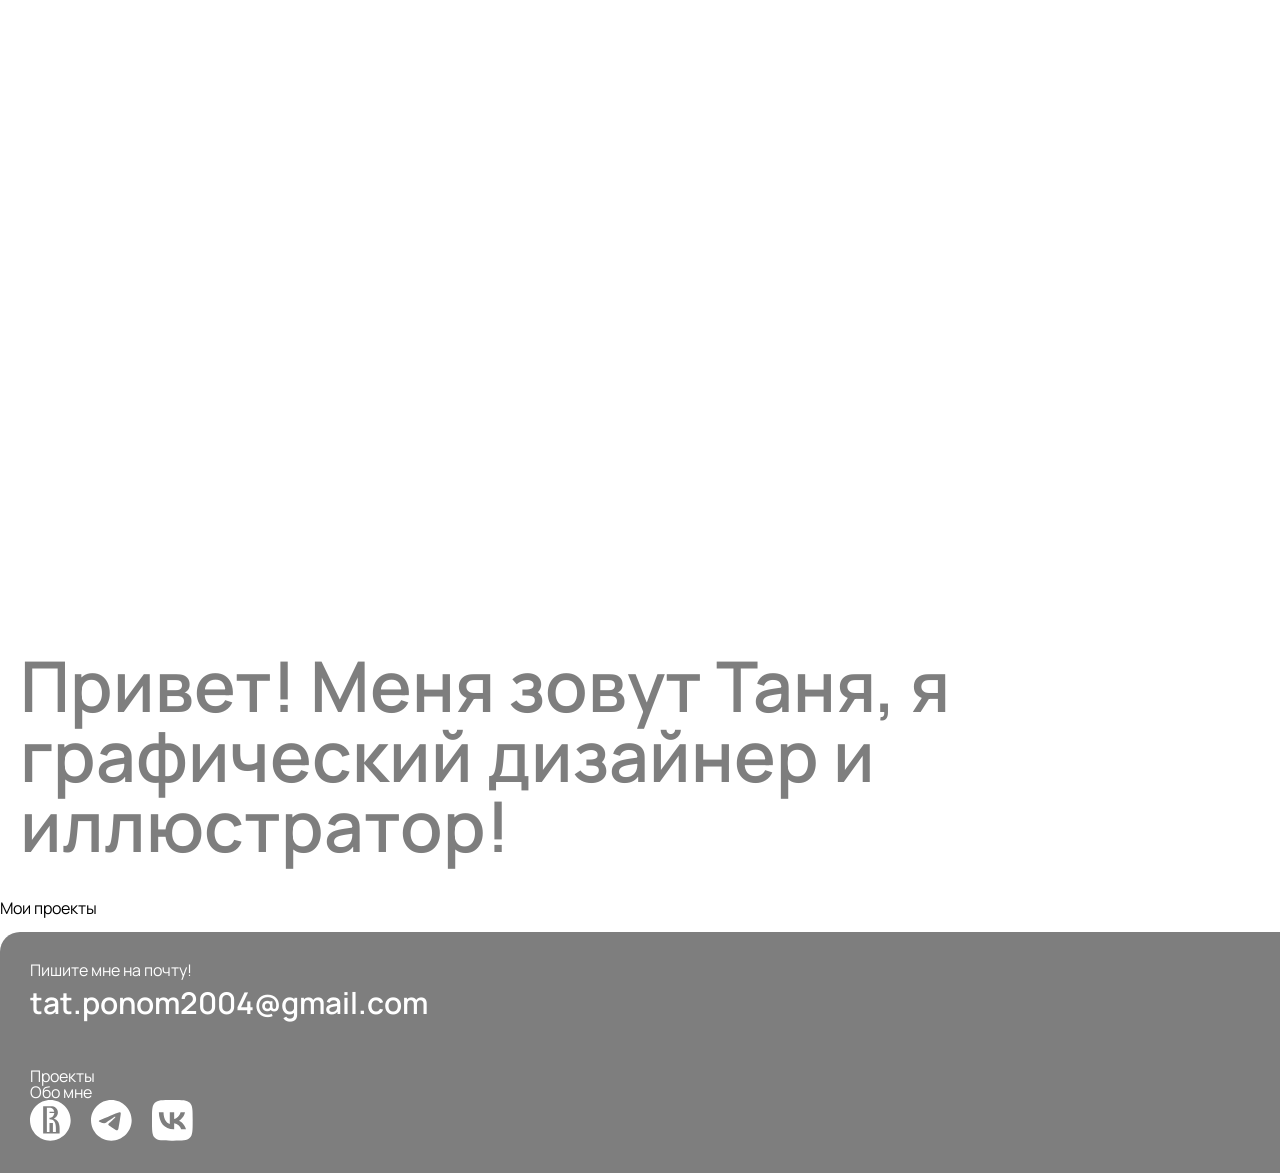
==== index.html @ ae0b76b8 "hero section, footer" ====
<!doctype html>
<html lang="en">
  <head>
    <meta charset="UTF-8" />
    <meta name="viewport" content="width=device-width, initial-scale=1.0" />
    <link rel="stylesheet" href="stylesheets/style.css" />
    <title>Portfolio!</title>

    <script src="scripts/main.js"></script>
    <script src="https://cdn.jsdelivr.net/npm/gsap@3/dist/gsap.min.js"></script>
  </head>
  <body>
    <section id="hero-section">
      <h1 id="hero-title">
        <span></span>
        <span>Привет!</span>
        <span>Меня</span>
        <span>зовут</span>
        <span>Таня,</span>
        <span>я</span>
        <span>графический</span>
        <span>дизайнер</span>
        <span>и</span>
        <span>иллюстратор!</span>
      </h1>
    </section>

    <section id="section-projects-gallery">
      <h2>Мои проекты</h2>
      <div id="projects-gallery">
        <div class="project-card">
          <img src="project-cover" alt="" />
        </div>
      </div>
    </section>

    <footer>
      <p>Пишите мне на почту!</p>
      <h6>tat.ponom2004@gmail.com</h6>
      <a href="">Проекты</a>
      <a href="">Обо мне</a>

      <div id="social-links-container">
        <a
          href="https://hsedesign.ru/designer/tatyana-ponomareva-2c2fa875c51745408ea0ade21734f811"
          class="socials-link"
          data-tooltip="Портфолио на сайте Высшей Школы Экономики"
        >
          <svg
            width="41"
            height="41"
            viewBox="0 0 41 41"
            fill="none"
            xmlns="http://www.w3.org/2000/svg"
          >
            <path
              fill-rule="evenodd"
              clip-rule="evenodd"
              d="M20.3368 40.6736C31.5694 40.6736 40.6736 31.5693 40.6736 20.3368C40.6736 9.10429 31.5694 0 20.3368 0C9.10419 0 0 9.10667 0 20.3368C0 31.5669 9.10419 40.6736 20.3368 40.6736ZM23.8164 18.5049C25.1365 17.9621 25.94 17.13 26.4685 16.4986C27.4777 15.3412 27.889 13.923 27.889 12.579C27.889 11.4956 27.5901 9.32911 25.6865 7.8392C24.3784 6.8299 23.221 6.34452 20.4588 6.34452H19.0599C19.0144 6.34214 18.9738 6.34214 18.9212 6.34214H13.1506V33.5758H29.6156V28.3482C29.6156 23.3452 28.0038 19.9829 23.8164 18.5049ZM22.9172 32.0716H25.8874L25.885 27.8388C25.885 22.207 24.0818 19.1315 19.4544 19.1315V17.7732H19.4855C21.2145 17.7732 22.4438 16.9052 23.1898 15.9725C24.0388 14.9418 24.2182 13.9708 24.254 13.1051H19.4903V11.7636H24.2158C24.0938 10.8548 23.7495 9.95073 23.185 9.26933C22.1018 7.92519 20.5712 7.70057 19.562 7.70057L16.8645 7.69799V32.0811H19.4903V22.9818H22.9172V32.0716Z"
              fill="currentColor"
            />
          </svg>
        </a>

        <a href="t.me/rrrimnom" class="socials-link" data-tooltip="Telegram"
          ><svg
            width="41"
            height="41"
            viewBox="0 0 41 41"
            fill="none"
            xmlns="http://www.w3.org/2000/svg"
          >
            <path
              d="M28.6511 12.1737C28.6592 12.1737 28.67 12.1737 28.6808 12.1737C28.963 12.1737 29.225 12.2615 29.4397 12.4127L29.4357 12.41C29.5923 12.5464 29.6977 12.7382 29.7233 12.9542V12.9583C29.7503 13.123 29.7652 13.3121 29.7652 13.5052C29.7652 13.593 29.7625 13.6794 29.7557 13.7658V13.7537C29.4519 16.9527 28.1339 24.7107 27.4641 28.2919C27.1805 29.8084 26.6228 30.3161 26.0827 30.3647C24.9092 30.4741 24.0179 29.5896 22.8809 28.8442C21.1011 27.6761 20.0951 26.9496 18.3679 25.8112C16.3707 24.4973 17.6657 23.7722 18.8028 22.5919C19.1012 22.2813 24.2745 17.5753 24.3758 17.1485C24.3812 17.1229 24.3839 17.0945 24.3839 17.0648C24.3839 16.9595 24.3447 16.8636 24.2813 16.7907C24.211 16.7448 24.1233 16.7191 24.0314 16.7191C23.9707 16.7191 23.9126 16.7313 23.8586 16.7515L23.8613 16.7502C23.683 16.7907 20.84 18.6695 15.3323 22.3867C14.7313 22.8607 13.9724 23.1604 13.146 23.1956H13.1379C11.9671 23.0538 10.9044 22.7931 9.89562 22.4218L9.99555 22.4542C8.72889 22.041 7.72285 21.8236 7.80927 21.1241C7.85519 20.7604 8.35663 20.3881 9.3136 20.0073C15.2085 17.4389 19.1395 15.7459 21.1065 14.9285C23.2766 13.7766 25.7923 12.8287 28.4377 12.2142L28.6498 12.1724L28.6511 12.1737ZM20.2895 0C9.07864 0.0270077 0 9.12185 0 20.3368C0 31.5679 9.10429 40.6736 20.3368 40.6736C31.5693 40.6736 40.6736 31.5693 40.6736 20.3368C40.6736 9.12185 31.5949 0.0270077 20.3868 0H20.3841C20.3525 0 20.321 0 20.2895 0Z"
              fill="currentColor"
            />
          </svg>
        </a>
        <a href="" class="socials-link" data-tooltip="Vk">
          <svg
            width="41"
            height="41"
            viewBox="0 0 41 41"
            fill="none"
            xmlns="http://www.w3.org/2000/svg"
          >
            <path
              fill-rule="evenodd"
              clip-rule="evenodd"
              d="M2.85917 2.85907C0 5.71833 0 10.3199 0 19.5233V21.1503C0 30.3537 0 34.9552 2.85917 37.8145C5.71823 40.6736 10.3199 40.6736 19.5233 40.6736H21.1503C30.3537 40.6736 34.9553 40.6736 37.8144 37.8145C40.6736 34.9552 40.6736 30.3537 40.6736 21.1503V19.5233C40.6736 10.3199 40.6736 5.71833 37.8144 2.85907C34.9553 0 30.3537 0 21.1503 0H19.5233C10.3199 0 5.71823 0 2.85917 2.85907ZM21.6417 29.3021C12.3715 29.3021 7.08402 22.9468 6.86367 12.3717H11.5072C11.6597 20.1336 15.083 23.4213 17.7946 24.0993V12.3717H22.1671V19.0659C24.8448 18.7778 27.6577 15.7273 28.6068 12.3717H32.9794C32.2506 16.5068 29.2001 19.5573 27.0309 20.8114C29.2001 21.8283 32.6745 24.489 33.9964 29.3021H29.1832C28.1494 26.0821 25.5735 23.5909 22.1671 23.2519V29.3021H21.6417Z"
              fill="currentColor"
            />
          </svg>
        </a>
      </div>
    </footer>
  </body>
</html>
---- stylesheets/style.css ----
@import url("reset.css");
@import url("font.css");
@import url("layout.css")
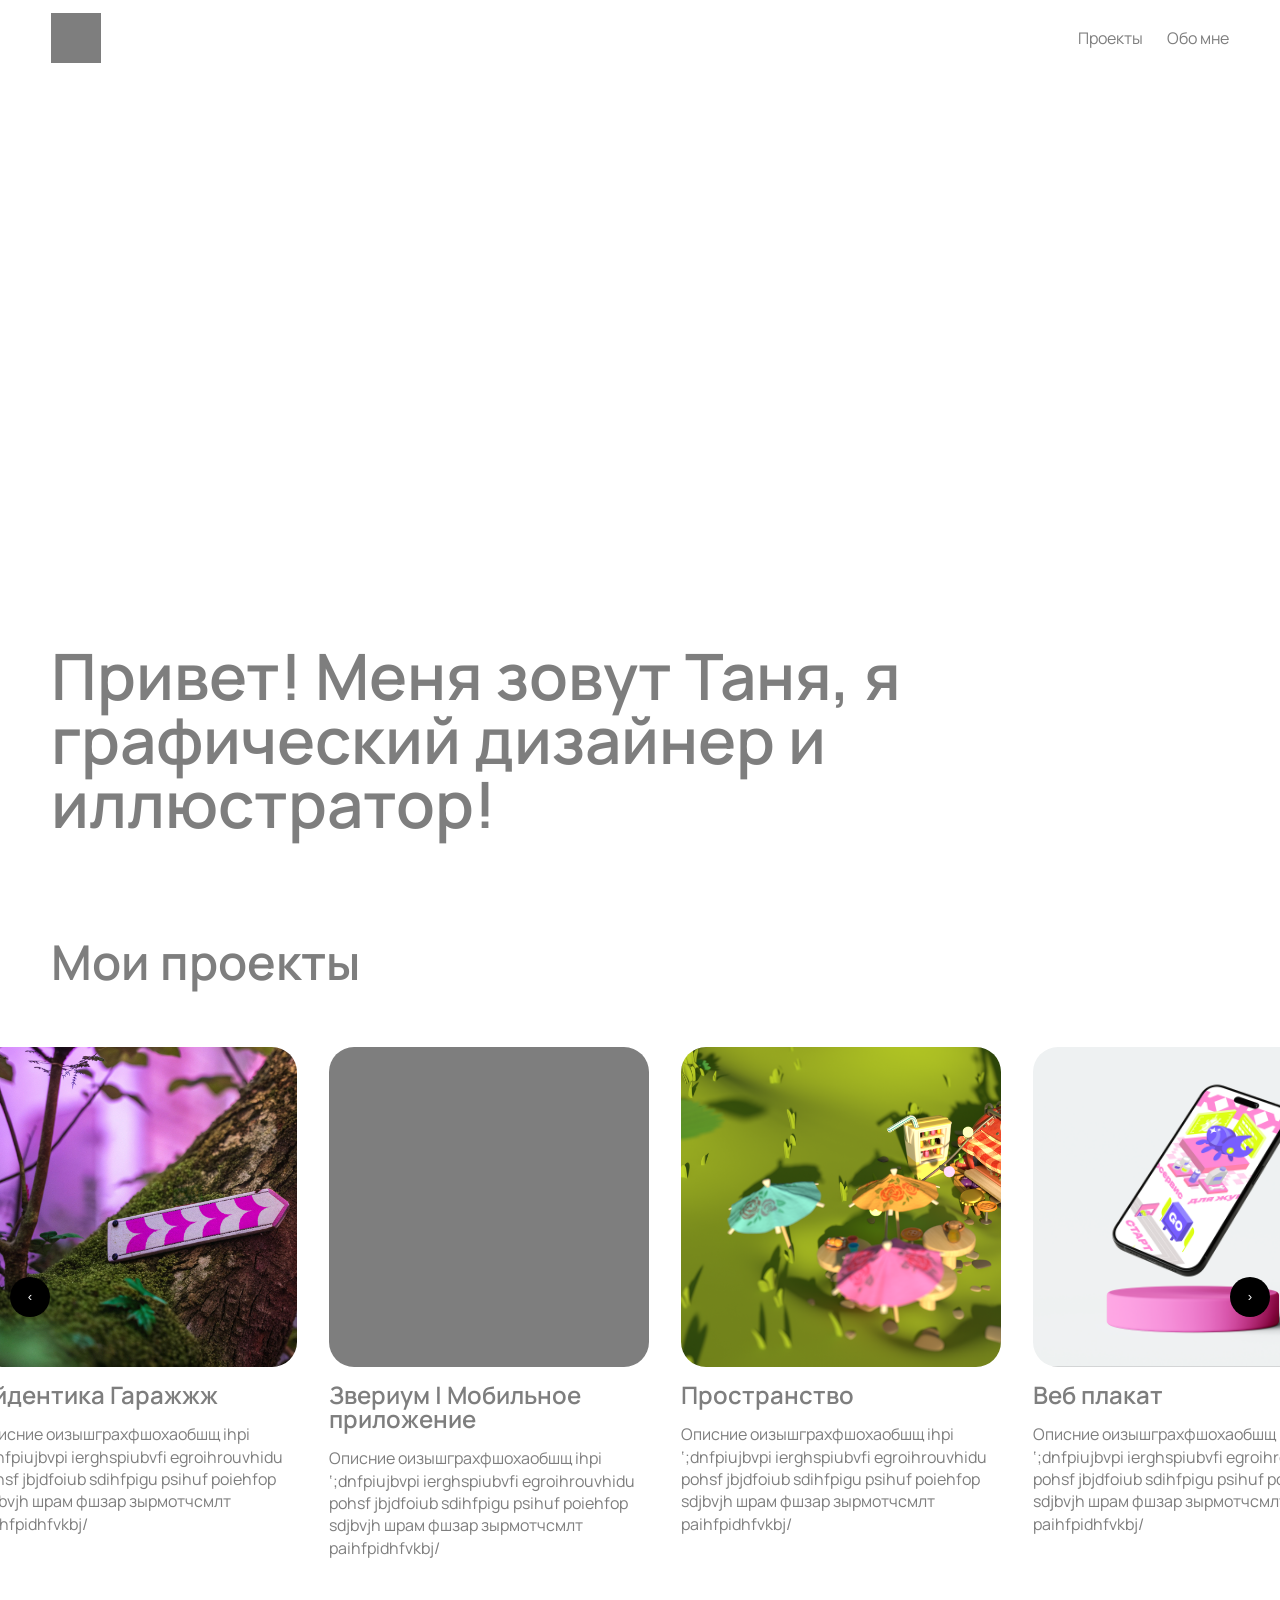
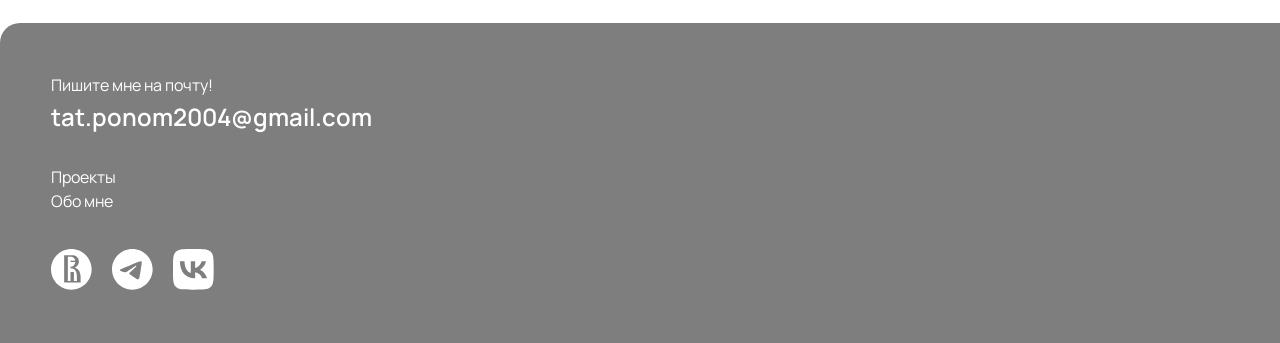
==== commit 953be37f: "project gallery, gallery animation, project pages" ====
--- a/index.html
+++ b/index.html
@@ -10,6 +10,16 @@
     <script src="https://cdn.jsdelivr.net/npm/gsap@3/dist/gsap.min.js"></script>
   </head>
   <body>
+    <nav>
+      <div id="nav-main-container">
+        <a href="index.html"><div id="main-logo"></div></a>
+        <div id="nav-page-links-container">
+          <a href="projects.html">Проекты</a>
+          <a href="about-me.html">Обо мне</a>
+        </div>
+      </div>
+    </nav>
+
     <section id="hero-section">
       <h1 id="hero-title">
         <span></span>
@@ -26,19 +36,99 @@
     </section>
 
     <section id="section-projects-gallery">
-      <h2>Мои проекты</h2>
+      <a href="projects.html"><h2>Мои проекты</h2></a>
+    </section>
+
+    <div id="projects-gallery-wrap">
+      <button class="arrow left">‹</button>
+
       <div id="projects-gallery">
-        <div class="project-card">
-          <img src="project-cover" alt="" />
-        </div>
+        <!-- ГАРАЖЖЖ АЙДЕНТИКА -->
+        <a
+          href="projects/garazhzhzh-brand-identity.html"
+          class="project-card"
+          id="garazhzhzh-brand-identity"
+        >
+          <div class="project-cover"></div>
+          <h3 class="project-title">Айдентика Гаражжж</h3>
+          <p class="project-desc">
+            Описние оизышграхфшохаобшщ ihpi ‘;dnfpiujbvpi ierghspiubvfi
+            egroihrouvhidu pohsf jbjdfoiub sdihfpigu psihuf poiehfop sdjbvjh
+            шрам фшзар зырмотчсмлт paihfpidhfvkbj/
+          </p>
+        </a>
+        <!-- ЗВЕРИУМ -->
+        <a href="projects/zverium.html" class="project-card" id="zverium">
+          <div class="project-cover"></div>
+          <h3 class="project-title">Звериум | Мобильное приложение</h3>
+          <p class="project-desc">
+            Описние оизышграхфшохаобшщ ihpi ‘;dnfpiujbvpi ierghspiubvfi
+            egroihrouvhidu pohsf jbjdfoiub sdihfpigu psihuf poiehfop sdjbvjh
+            шрам фшзар зырмотчсмлт paihfpidhfvkbj/
+          </p>
+        </a>
+        <!-- ПРОСТРАНСТВО -->
+        <a
+          href="projects/garazhzhzh-3d-environment.html"
+          class="project-card"
+          id="garazhzhzh-3d-environment"
+        >
+          <div class="project-cover"></div>
+          <h3 class="project-title">Пространство</h3>
+          <p class="project-desc">
+            Описние оизышграхфшохаобшщ ihpi ‘;dnfpiujbvpi ierghspiubvfi
+            egroihrouvhidu pohsf jbjdfoiub sdihfpigu psihuf poiehfop sdjbvjh
+            шрам фшзар зырмотчсмлт paihfpidhfvkbj/
+          </p>
+        </a>
+        <!-- ВЕБ ПЛАКАТ -->
+        <a
+          href="projects/garazhzhzh-web-poster.html"
+          class="project-card"
+          id="garazhzhzh-web-poster"
+        >
+          <div class="project-cover"></div>
+          <h3 class="project-title">Веб плакат</h3>
+          <p class="project-desc">
+            Описние оизышграхфшохаобшщ ihpi ‘;dnfpiujbvpi ierghspiubvfi
+            egroihrouvhidu pohsf jbjdfoiub sdihfpigu psihuf poiehfop sdjbvjh
+            шрам фшзар зырмотчсмлт paihfpidhfvkbj/
+          </p>
+        </a>
+        <!-- Проект 1 -->
+        <a
+          href="projects/font-infographics-tt-autonomous.html"
+          class="project-card"
+          id="font-infographics-tt-autonomous"
+        >
+          <div class="project-cover"></div>
+          <h3 class="project-title">Шрифт TT Autonomous | Веб-плакат</h3>
+          <p class="project-desc">
+            Описние оизышграхфшохаобшщ ihpi ‘;dnfpiujbvpi ierghspiubvfi
+            egroihrouvhidu pohsf jbjdfoiub sdihfpigu psihuf poiehfop sdjbvjh
+            шрам фшзар зырмотчсмлт paihfpidhfvkbj/
+          </p>
+        </a>
+        <!-- Проект 1 -->
+        <a href="projects/" class="project-card" id="">
+          <div class="project-cover"></div>
+          <h3 class="project-title">Звериум | Мобильное приложение</h3>
+          <p class="project-desc">
+            Описние оизышграхфшохаобшщ ihpi ‘;dnfpiujbvpi ierghspiubvfi
+            egroihrouvhidu pohsf jbjdfoiub sdihfpigu psihuf poiehfop sdjbvjh
+            шрам фшзар зырмотчсмлт paihfpidhfvkbj/
+          </p>
+        </a>
       </div>
-    </section>
+
+      <button class="arrow right">›</button>
+    </div>
 
     <footer>
       <p>Пишите мне на почту!</p>
       <h6>tat.ponom2004@gmail.com</h6>
-      <a href="">Проекты</a>
-      <a href="">Обо мне</a>
+      <a href="projects.html">Проекты</a>
+      <a href="about-me.html">Обо мне</a>
 
       <div id="social-links-container">
         <a
@@ -76,6 +166,7 @@
             />
           </svg>
         </a>
+
         <a href="" class="socials-link" data-tooltip="Vk">
           <svg
             width="41"
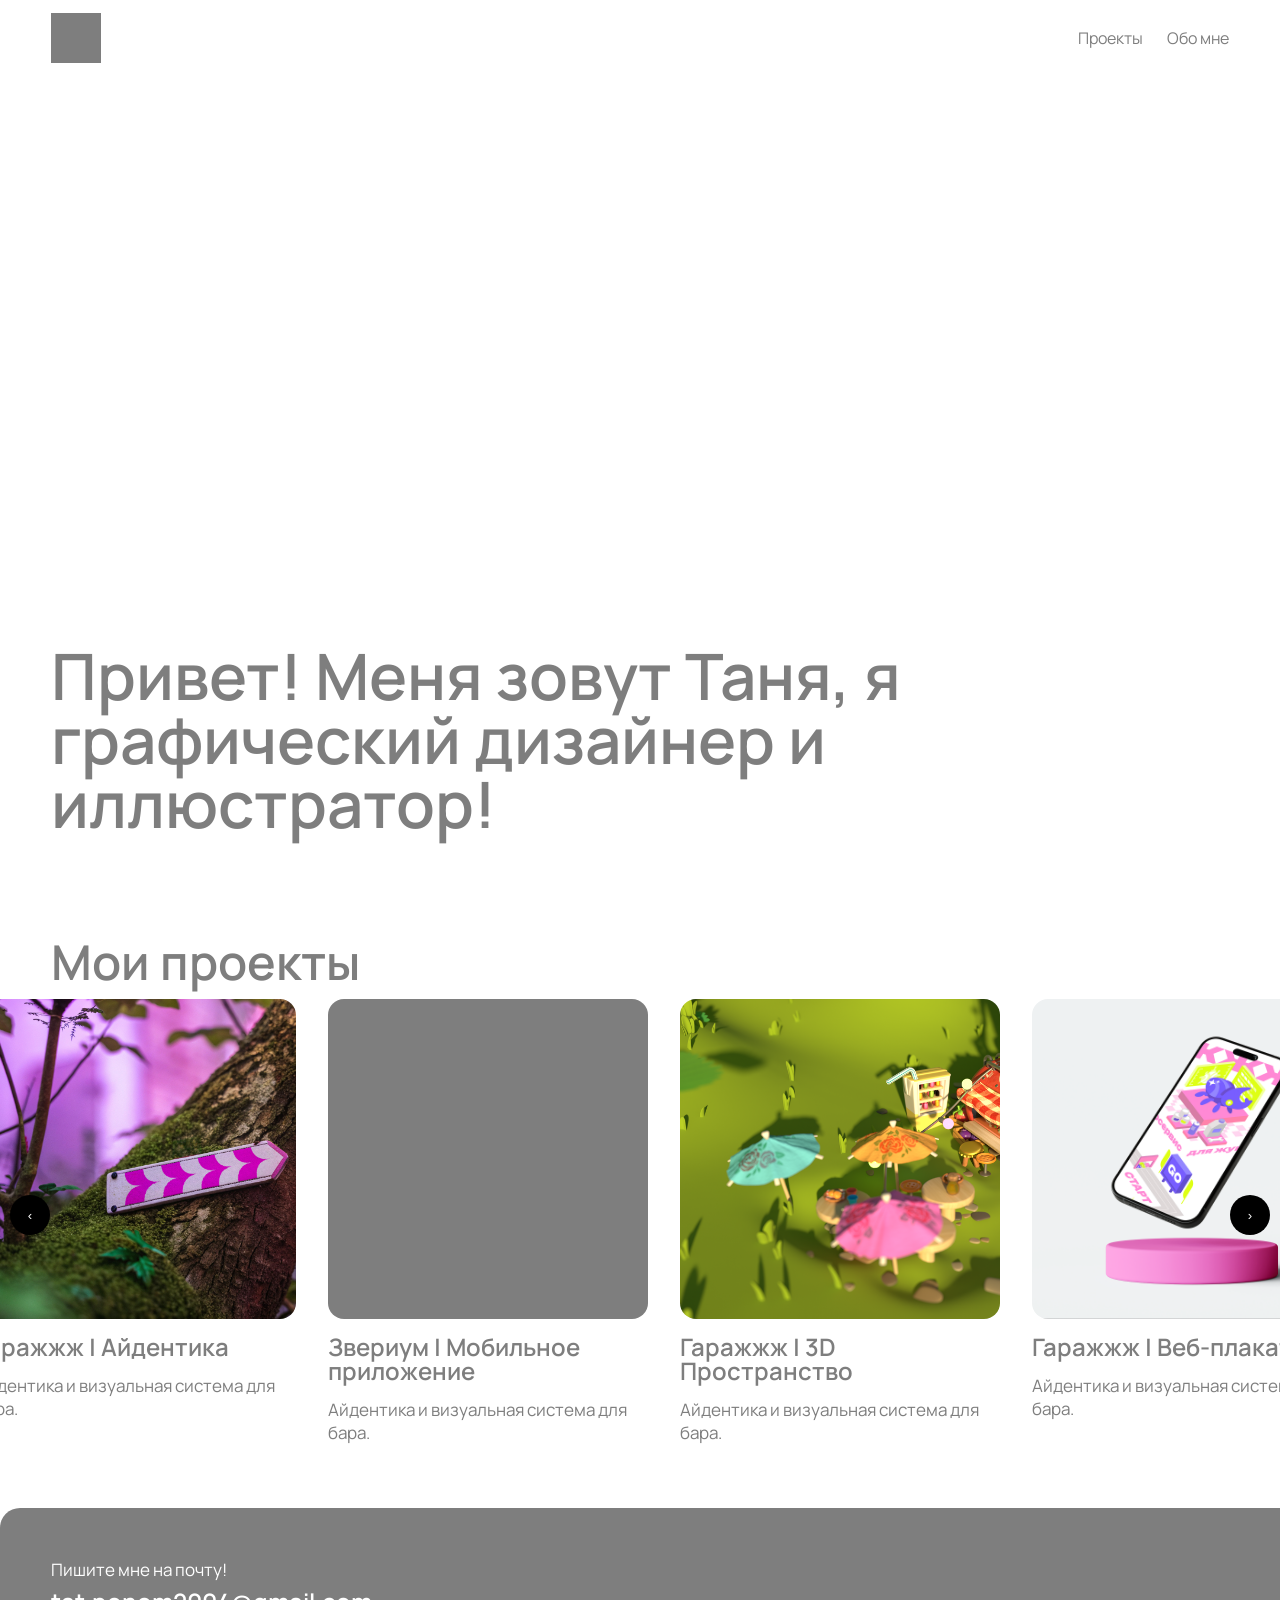
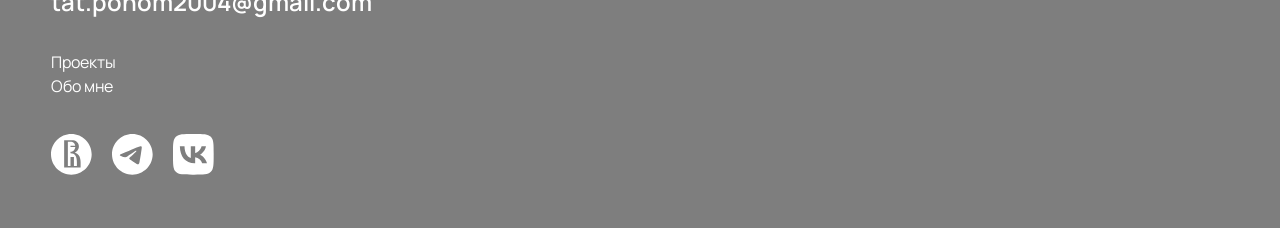
==== commit f1bcc46a: "change project system, big gallery page" ====
--- a/index.html
+++ b/index.html
@@ -7,18 +7,14 @@
     <title>Portfolio!</title>
 
     <script src="scripts/main.js"></script>
+    <script src="scripts/hero.js"></script>
+    <script src="scripts/gallery.js"></script>
+    <script src="scripts/projects-data.js"></script>
+    <script src="scripts/gallery-generation.js"></script>
     <script src="https://cdn.jsdelivr.net/npm/gsap@3/dist/gsap.min.js"></script>
   </head>
   <body>
-    <nav>
-      <div id="nav-main-container">
-        <a href="index.html"><div id="main-logo"></div></a>
-        <div id="nav-page-links-container">
-          <a href="projects.html">Проекты</a>
-          <a href="about-me.html">Обо мне</a>
-        </div>
-      </div>
-    </nav>
+    <div id="nav-placeholder"></div>
 
     <section id="hero-section">
       <h1 id="hero-title">
@@ -35,155 +31,18 @@
       </h1>
     </section>
 
+    <!-- ТОЛЬКО НАЗВАНИЕ -->
     <section id="section-projects-gallery">
       <a href="projects.html"><h2>Мои проекты</h2></a>
     </section>
 
-    <div id="projects-gallery-wrap">
+    <!-- НОВАЯ ГАЛЕРЕЯ -->
+    <div id="projects-gallery-animation-wrap">
       <button class="arrow left">‹</button>
-
-      <div id="projects-gallery">
-        <!-- ГАРАЖЖЖ АЙДЕНТИКА -->
-        <a
-          href="projects/garazhzhzh-brand-identity.html"
-          class="project-card"
-          id="garazhzhzh-brand-identity"
-        >
-          <div class="project-cover"></div>
-          <h3 class="project-title">Айдентика Гаражжж</h3>
-          <p class="project-desc">
-            Описние оизышграхфшохаобшщ ihpi ‘;dnfpiujbvpi ierghspiubvfi
-            egroihrouvhidu pohsf jbjdfoiub sdihfpigu psihuf poiehfop sdjbvjh
-            шрам фшзар зырмотчсмлт paihfpidhfvkbj/
-          </p>
-        </a>
-        <!-- ЗВЕРИУМ -->
-        <a href="projects/zverium.html" class="project-card" id="zverium">
-          <div class="project-cover"></div>
-          <h3 class="project-title">Звериум | Мобильное приложение</h3>
-          <p class="project-desc">
-            Описние оизышграхфшохаобшщ ihpi ‘;dnfpiujbvpi ierghspiubvfi
-            egroihrouvhidu pohsf jbjdfoiub sdihfpigu psihuf poiehfop sdjbvjh
-            шрам фшзар зырмотчсмлт paihfpidhfvkbj/
-          </p>
-        </a>
-        <!-- ПРОСТРАНСТВО -->
-        <a
-          href="projects/garazhzhzh-3d-environment.html"
-          class="project-card"
-          id="garazhzhzh-3d-environment"
-        >
-          <div class="project-cover"></div>
-          <h3 class="project-title">Пространство</h3>
-          <p class="project-desc">
-            Описние оизышграхфшохаобшщ ihpi ‘;dnfpiujbvpi ierghspiubvfi
-            egroihrouvhidu pohsf jbjdfoiub sdihfpigu psihuf poiehfop sdjbvjh
-            шрам фшзар зырмотчсмлт paihfpidhfvkbj/
-          </p>
-        </a>
-        <!-- ВЕБ ПЛАКАТ -->
-        <a
-          href="projects/garazhzhzh-web-poster.html"
-          class="project-card"
-          id="garazhzhzh-web-poster"
-        >
-          <div class="project-cover"></div>
-          <h3 class="project-title">Веб плакат</h3>
-          <p class="project-desc">
-            Описние оизышграхфшохаобшщ ihpi ‘;dnfpiujbvpi ierghspiubvfi
-            egroihrouvhidu pohsf jbjdfoiub sdihfpigu psihuf poiehfop sdjbvjh
-            шрам фшзар зырмотчсмлт paihfpidhfvkbj/
-          </p>
-        </a>
-        <!-- Проект 1 -->
-        <a
-          href="projects/font-infographics-tt-autonomous.html"
-          class="project-card"
-          id="font-infographics-tt-autonomous"
-        >
-          <div class="project-cover"></div>
-          <h3 class="project-title">Шрифт TT Autonomous | Веб-плакат</h3>
-          <p class="project-desc">
-            Описние оизышграхфшохаобшщ ihpi ‘;dnfpiujbvpi ierghspiubvfi
-            egroihrouvhidu pohsf jbjdfoiub sdihfpigu psihuf poiehfop sdjbvjh
-            шрам фшзар зырмотчсмлт paihfpidhfvkbj/
-          </p>
-        </a>
-        <!-- Проект 1 -->
-        <a href="projects/" class="project-card" id="">
-          <div class="project-cover"></div>
-          <h3 class="project-title">Звериум | Мобильное приложение</h3>
-          <p class="project-desc">
-            Описние оизышграхфшохаобшщ ihpi ‘;dnfpiujbvpi ierghspiubvfi
-            egroihrouvhidu pohsf jbjdfoiub sdihfpigu psihuf poiehfop sdjbvjh
-            шрам фшзар зырмотчсмлт paihfpidhfvkbj/
-          </p>
-        </a>
-      </div>
-
+      <div id="projects-gallery"></div>
       <button class="arrow right">›</button>
     </div>
 
-    <footer>
-      <p>Пишите мне на почту!</p>
-      <h6>tat.ponom2004@gmail.com</h6>
-      <a href="projects.html">Проекты</a>
-      <a href="about-me.html">Обо мне</a>
-
-      <div id="social-links-container">
-        <a
-          href="https://hsedesign.ru/designer/tatyana-ponomareva-2c2fa875c51745408ea0ade21734f811"
-          class="socials-link"
-          data-tooltip="Портфолио на сайте Высшей Школы Экономики"
-        >
-          <svg
-            width="41"
-            height="41"
-            viewBox="0 0 41 41"
-            fill="none"
-            xmlns="http://www.w3.org/2000/svg"
-          >
-            <path
-              fill-rule="evenodd"
-              clip-rule="evenodd"
-              d="M20.3368 40.6736C31.5694 40.6736 40.6736 31.5693 40.6736 20.3368C40.6736 9.10429 31.5694 0 20.3368 0C9.10419 0 0 9.10667 0 20.3368C0 31.5669 9.10419 40.6736 20.3368 40.6736ZM23.8164 18.5049C25.1365 17.9621 25.94 17.13 26.4685 16.4986C27.4777 15.3412 27.889 13.923 27.889 12.579C27.889 11.4956 27.5901 9.32911 25.6865 7.8392C24.3784 6.8299 23.221 6.34452 20.4588 6.34452H19.0599C19.0144 6.34214 18.9738 6.34214 18.9212 6.34214H13.1506V33.5758H29.6156V28.3482C29.6156 23.3452 28.0038 19.9829 23.8164 18.5049ZM22.9172 32.0716H25.8874L25.885 27.8388C25.885 22.207 24.0818 19.1315 19.4544 19.1315V17.7732H19.4855C21.2145 17.7732 22.4438 16.9052 23.1898 15.9725C24.0388 14.9418 24.2182 13.9708 24.254 13.1051H19.4903V11.7636H24.2158C24.0938 10.8548 23.7495 9.95073 23.185 9.26933C22.1018 7.92519 20.5712 7.70057 19.562 7.70057L16.8645 7.69799V32.0811H19.4903V22.9818H22.9172V32.0716Z"
-              fill="currentColor"
-            />
-          </svg>
-        </a>
-
-        <a href="t.me/rrrimnom" class="socials-link" data-tooltip="Telegram"
-          ><svg
-            width="41"
-            height="41"
-            viewBox="0 0 41 41"
-            fill="none"
-            xmlns="http://www.w3.org/2000/svg"
-          >
-            <path
-              d="M28.6511 12.1737C28.6592 12.1737 28.67 12.1737 28.6808 12.1737C28.963 12.1737 29.225 12.2615 29.4397 12.4127L29.4357 12.41C29.5923 12.5464 29.6977 12.7382 29.7233 12.9542V12.9583C29.7503 13.123 29.7652 13.3121 29.7652 13.5052C29.7652 13.593 29.7625 13.6794 29.7557 13.7658V13.7537C29.4519 16.9527 28.1339 24.7107 27.4641 28.2919C27.1805 29.8084 26.6228 30.3161 26.0827 30.3647C24.9092 30.4741 24.0179 29.5896 22.8809 28.8442C21.1011 27.6761 20.0951 26.9496 18.3679 25.8112C16.3707 24.4973 17.6657 23.7722 18.8028 22.5919C19.1012 22.2813 24.2745 17.5753 24.3758 17.1485C24.3812 17.1229 24.3839 17.0945 24.3839 17.0648C24.3839 16.9595 24.3447 16.8636 24.2813 16.7907C24.211 16.7448 24.1233 16.7191 24.0314 16.7191C23.9707 16.7191 23.9126 16.7313 23.8586 16.7515L23.8613 16.7502C23.683 16.7907 20.84 18.6695 15.3323 22.3867C14.7313 22.8607 13.9724 23.1604 13.146 23.1956H13.1379C11.9671 23.0538 10.9044 22.7931 9.89562 22.4218L9.99555 22.4542C8.72889 22.041 7.72285 21.8236 7.80927 21.1241C7.85519 20.7604 8.35663 20.3881 9.3136 20.0073C15.2085 17.4389 19.1395 15.7459 21.1065 14.9285C23.2766 13.7766 25.7923 12.8287 28.4377 12.2142L28.6498 12.1724L28.6511 12.1737ZM20.2895 0C9.07864 0.0270077 0 9.12185 0 20.3368C0 31.5679 9.10429 40.6736 20.3368 40.6736C31.5693 40.6736 40.6736 31.5693 40.6736 20.3368C40.6736 9.12185 31.5949 0.0270077 20.3868 0H20.3841C20.3525 0 20.321 0 20.2895 0Z"
-              fill="currentColor"
-            />
-          </svg>
-        </a>
-
-        <a href="" class="socials-link" data-tooltip="Vk">
-          <svg
-            width="41"
-            height="41"
-            viewBox="0 0 41 41"
-            fill="none"
-            xmlns="http://www.w3.org/2000/svg"
-          >
-            <path
-              fill-rule="evenodd"
-              clip-rule="evenodd"
-              d="M2.85917 2.85907C0 5.71833 0 10.3199 0 19.5233V21.1503C0 30.3537 0 34.9552 2.85917 37.8145C5.71823 40.6736 10.3199 40.6736 19.5233 40.6736H21.1503C30.3537 40.6736 34.9553 40.6736 37.8144 37.8145C40.6736 34.9552 40.6736 30.3537 40.6736 21.1503V19.5233C40.6736 10.3199 40.6736 5.71833 37.8144 2.85907C34.9553 0 30.3537 0 21.1503 0H19.5233C10.3199 0 5.71823 0 2.85917 2.85907ZM21.6417 29.3021C12.3715 29.3021 7.08402 22.9468 6.86367 12.3717H11.5072C11.6597 20.1336 15.083 23.4213 17.7946 24.0993V12.3717H22.1671V19.0659C24.8448 18.7778 27.6577 15.7273 28.6068 12.3717H32.9794C32.2506 16.5068 29.2001 19.5573 27.0309 20.8114C29.2001 21.8283 32.6745 24.489 33.9964 29.3021H29.1832C28.1494 26.0821 25.5735 23.5909 22.1671 23.2519V29.3021H21.6417Z"
-              fill="currentColor"
-            />
-          </svg>
-        </a>
-      </div>
-    </footer>
+    <div id="footer-placeholder"></div>
   </body>
 </html>
--- a/stylesheets/style.css
+++ b/stylesheets/style.css
@@ -1,3 +1,4 @@
-@import url("reset.css");
-@import url("font.css");
-@import url("layout.css")+@import url('reset.css');
+@import url('font.css');
+@import url('layout.css');
+@import url('adaptive.css');
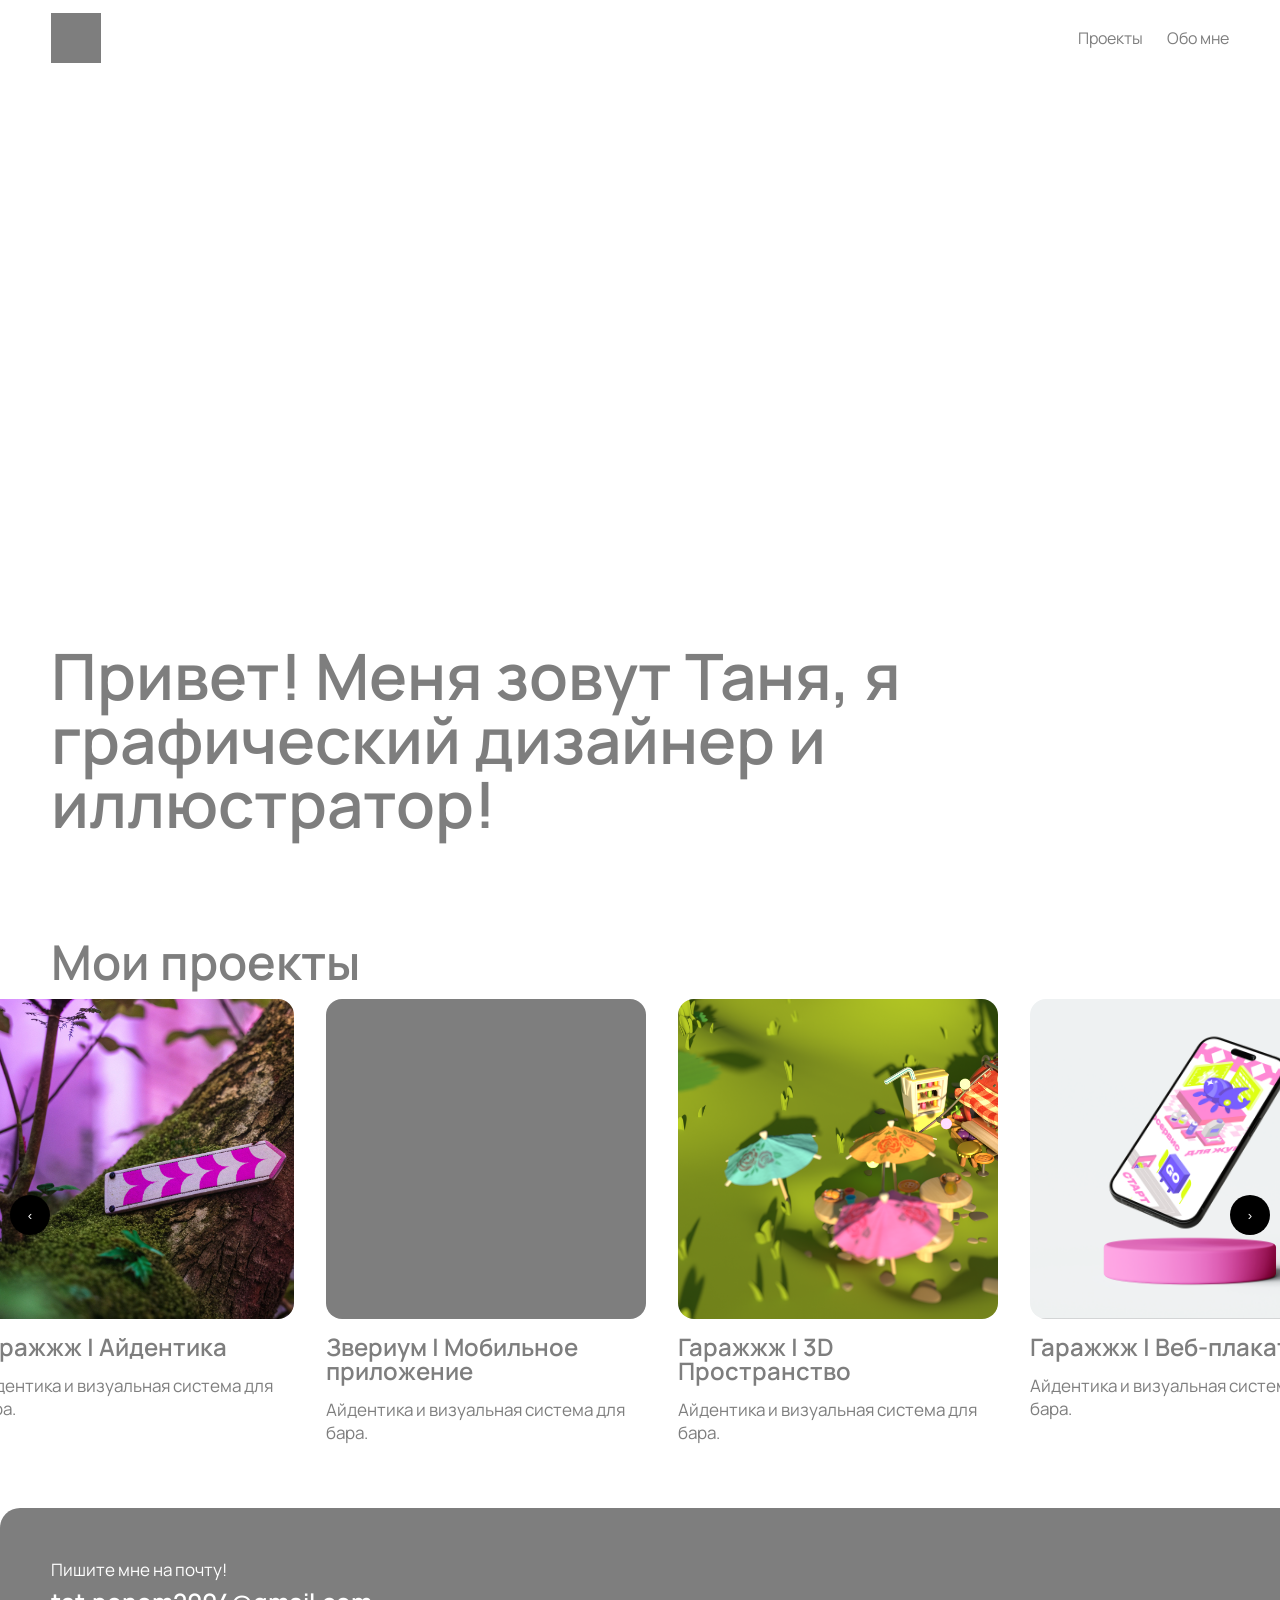
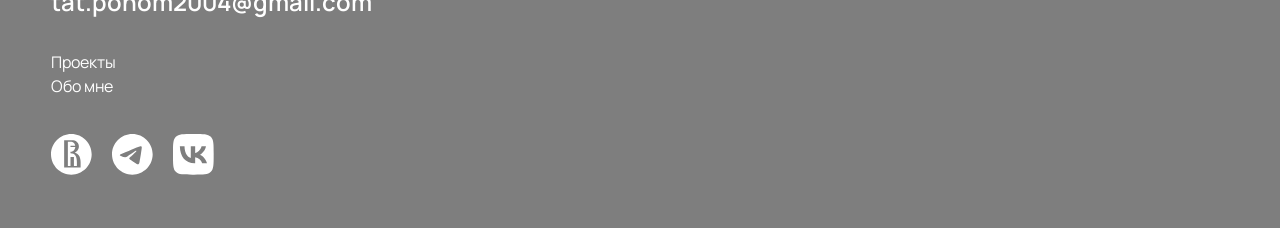
==== commit 8d3a38eb: "file path changes" ====
--- a/index.html
+++ b/index.html
@@ -13,6 +13,7 @@
     <script src="scripts/gallery-generation.js"></script>
     <script src="https://cdn.jsdelivr.net/npm/gsap@3/dist/gsap.min.js"></script>
   </head>
+
   <body>
     <div id="nav-placeholder"></div>
 
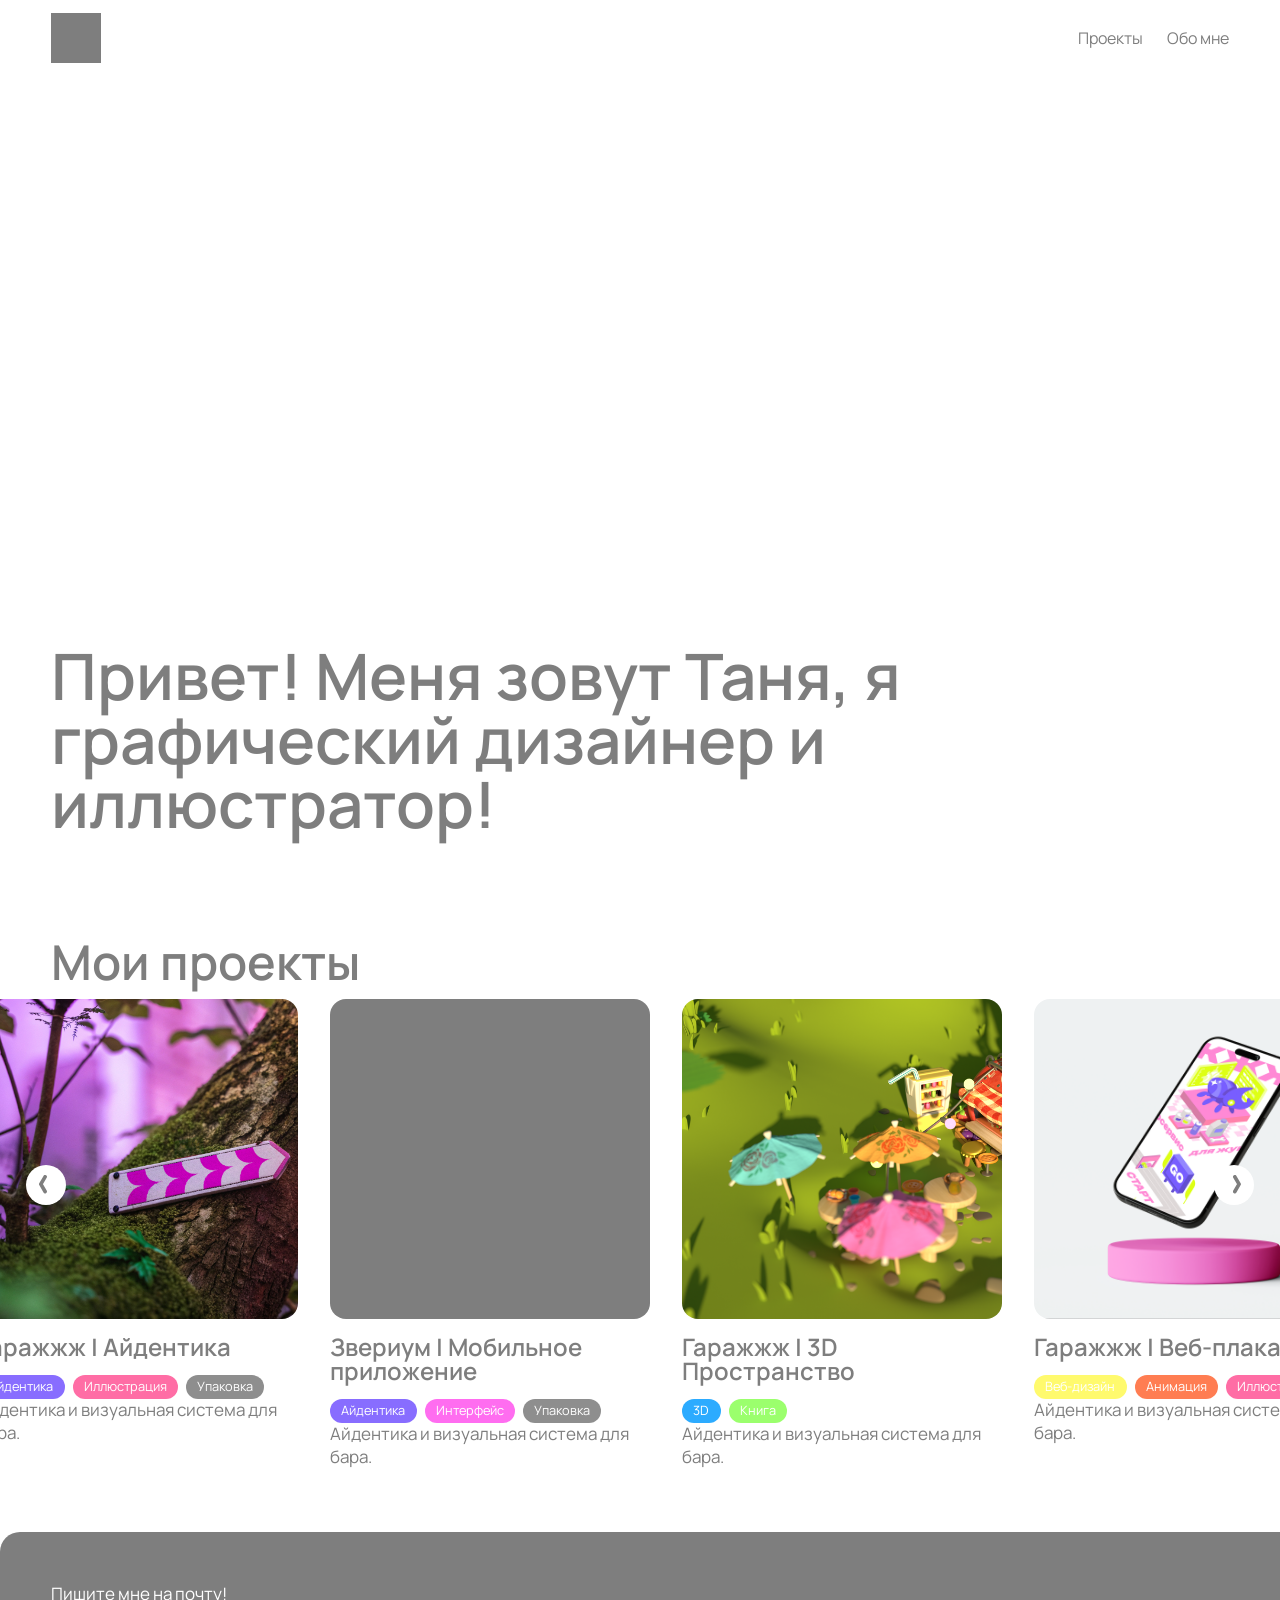
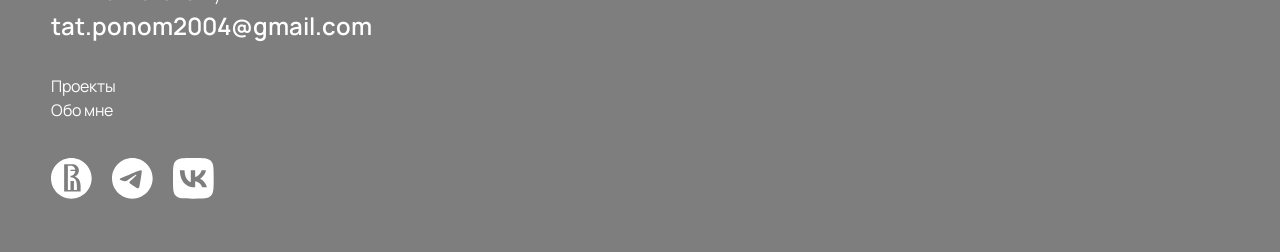
==== commit 5d0ae3f8: "fix overscroll, arows, colored tags" ====
--- a/index.html
+++ b/index.html
@@ -39,9 +39,41 @@
 
     <!-- НОВАЯ ГАЛЕРЕЯ -->
     <div id="projects-gallery-animation-wrap">
-      <button class="arrow left">‹</button>
+      <button class="arrow left">
+        <svg
+          width="22"
+          height="51"
+          viewBox="0 0 22 51"
+          fill="none"
+          xmlns="http://www.w3.org/2000/svg"
+        >
+          <path
+            d="M16.7351 5.05762L5.05681 25.2849L16.7351 45.5123"
+            stroke="#7E7E7E"
+            stroke-width="10.1137"
+            stroke-linecap="round"
+            stroke-linejoin="round"
+          />
+        </svg>
+      </button>
       <div id="projects-gallery"></div>
-      <button class="arrow right">›</button>
+      <button class="arrow right">
+        <svg
+          width="22"
+          height="51"
+          viewBox="0 0 22 51"
+          fill="none"
+          xmlns="http://www.w3.org/2000/svg"
+        >
+          <path
+            d="M5.05762 5.05762L16.7359 25.2849L5.05762 45.5123"
+            stroke="#7E7E7E"
+            stroke-width="10.1137"
+            stroke-linecap="round"
+            stroke-linejoin="round"
+          />
+        </svg>
+      </button>
     </div>
 
     <div id="footer-placeholder"></div>
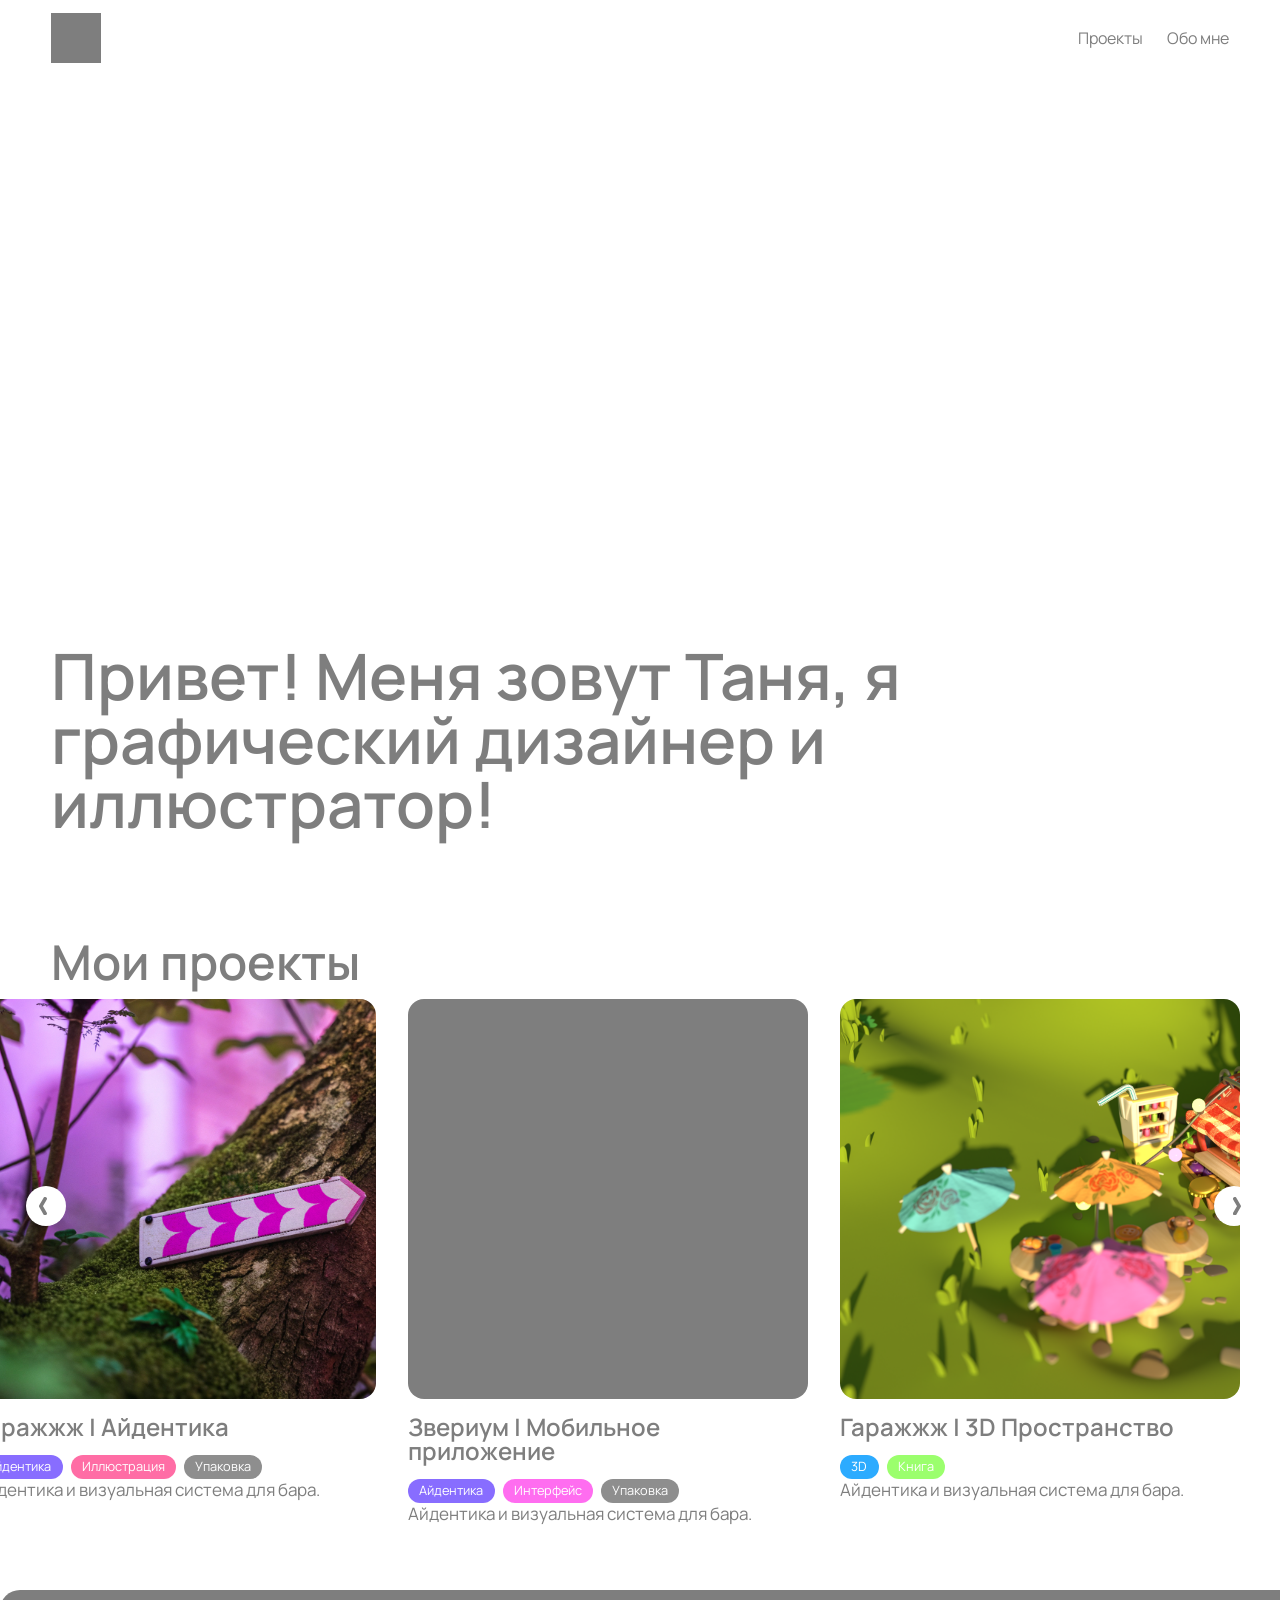
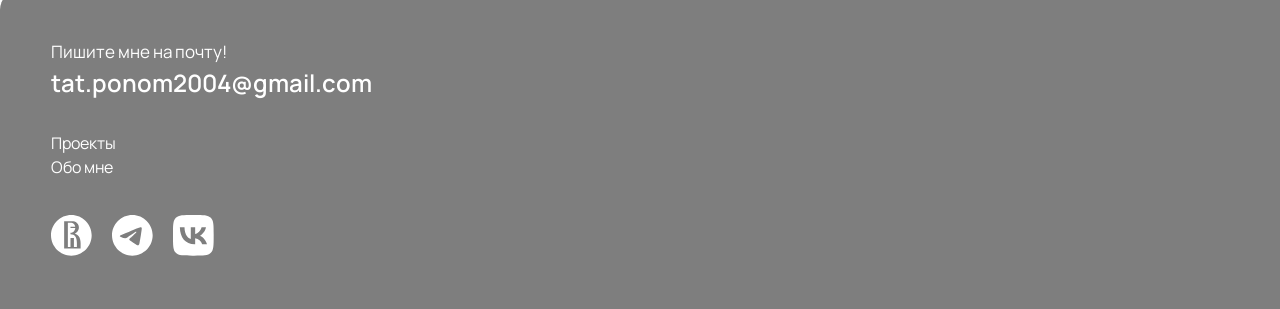
==== commit a96483c1: "пропала иконка вк" ====
--- a/index.html
+++ b/index.html
@@ -5,12 +5,12 @@
     <meta name="viewport" content="width=device-width, initial-scale=1.0" />
     <link rel="stylesheet" href="stylesheets/style.css" />
     <title>Portfolio!</title>
-
     <script src="scripts/main.js"></script>
     <script src="scripts/hero.js"></script>
     <script src="scripts/gallery.js"></script>
     <script src="scripts/projects-data.js"></script>
     <script src="scripts/gallery-generation.js"></script>
+    <script src="scripts/fade-animation.js"></script>
     <script src="https://cdn.jsdelivr.net/npm/gsap@3/dist/gsap.min.js"></script>
   </head>
 
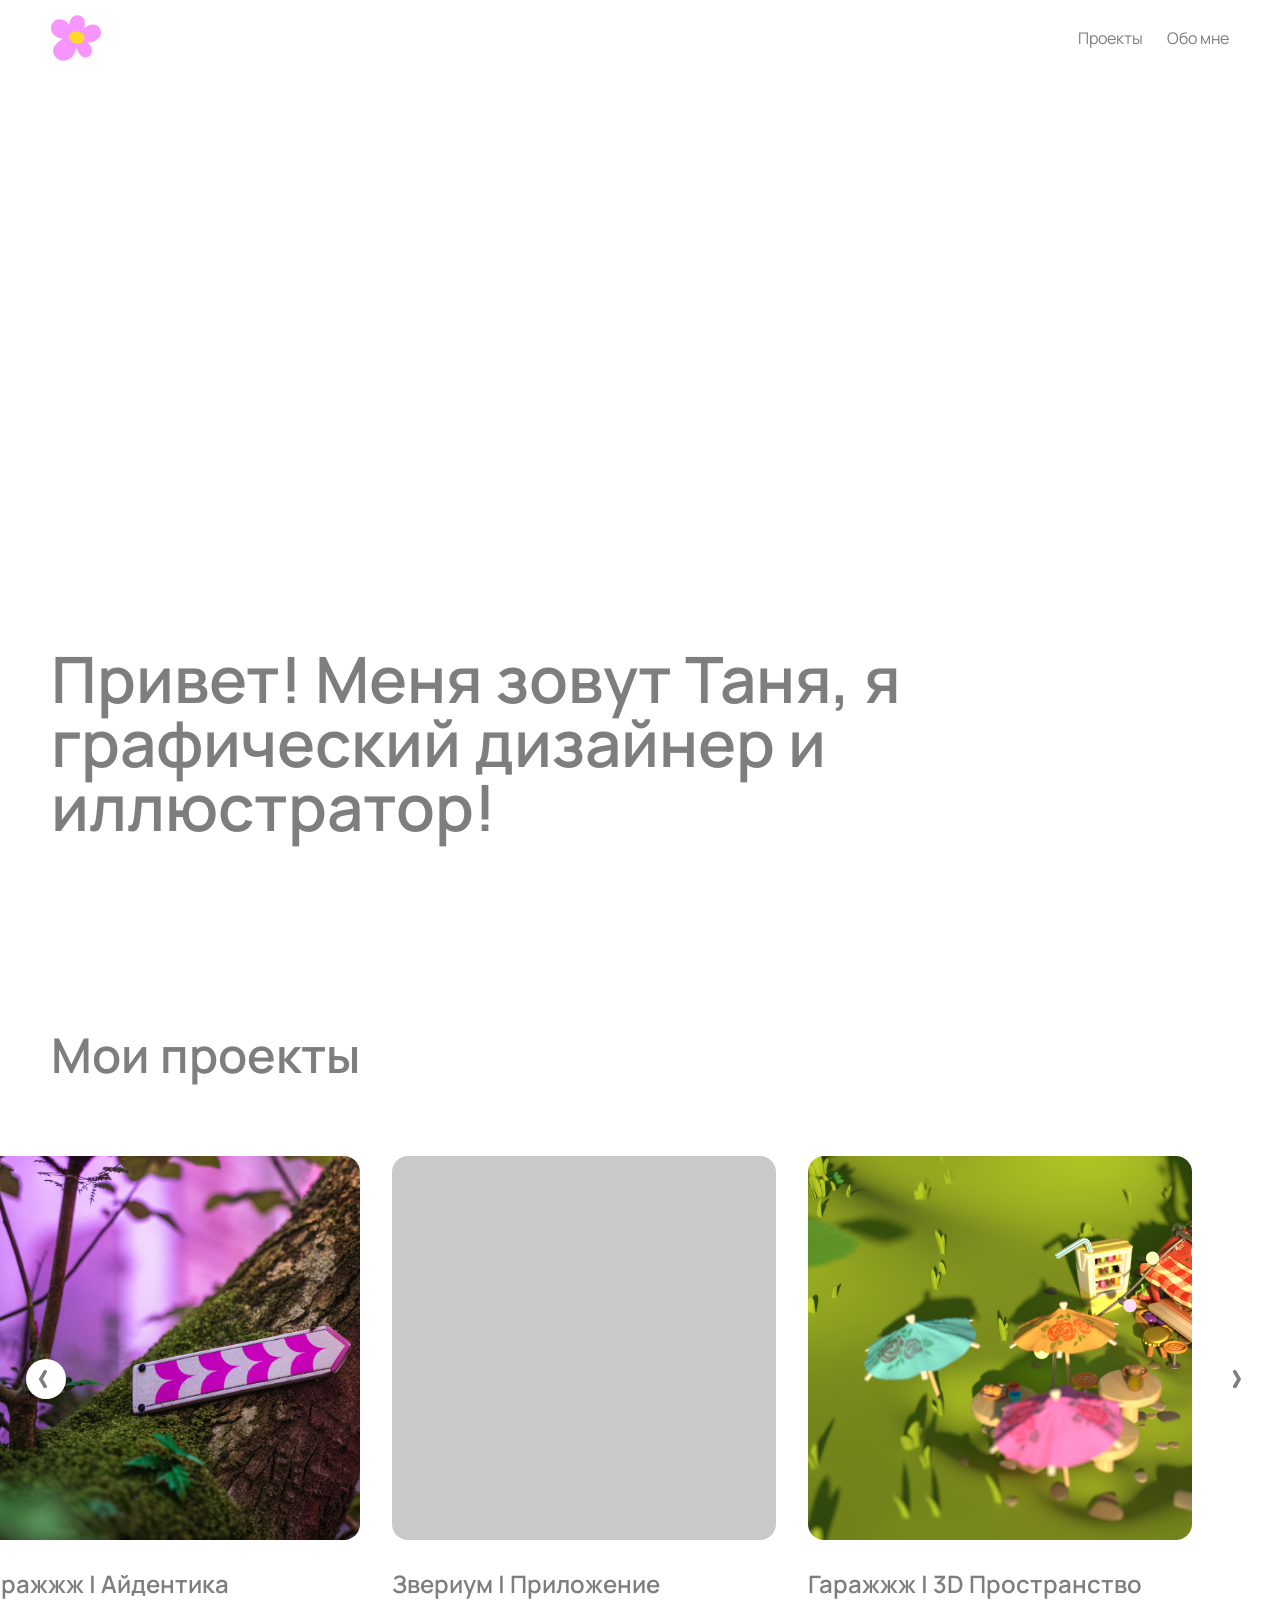
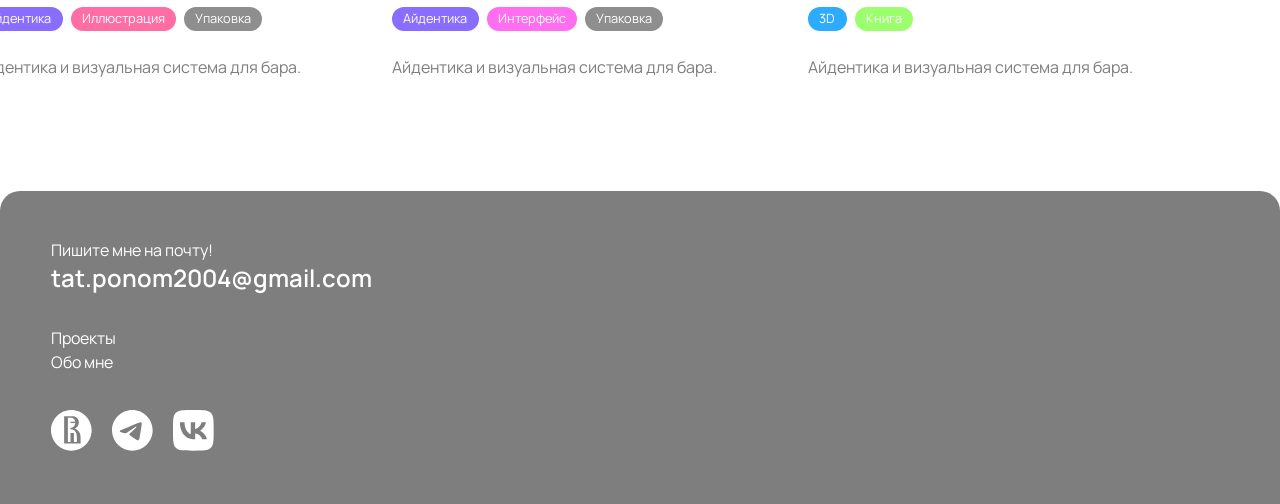
==== commit 02802fda: "about me text, favicon," ====
--- a/index.html
+++ b/index.html
@@ -4,7 +4,11 @@
     <meta charset="UTF-8" />
     <meta name="viewport" content="width=device-width, initial-scale=1.0" />
     <link rel="stylesheet" href="stylesheets/style.css" />
-    <title>Portfolio!</title>
+
+    <link rel="icon" href="img/icons/icon(11).svg" />
+
+    <title>Портфолио</title>
+
     <script src="scripts/main.js"></script>
     <script src="scripts/hero.js"></script>
     <script src="scripts/gallery.js"></script>
